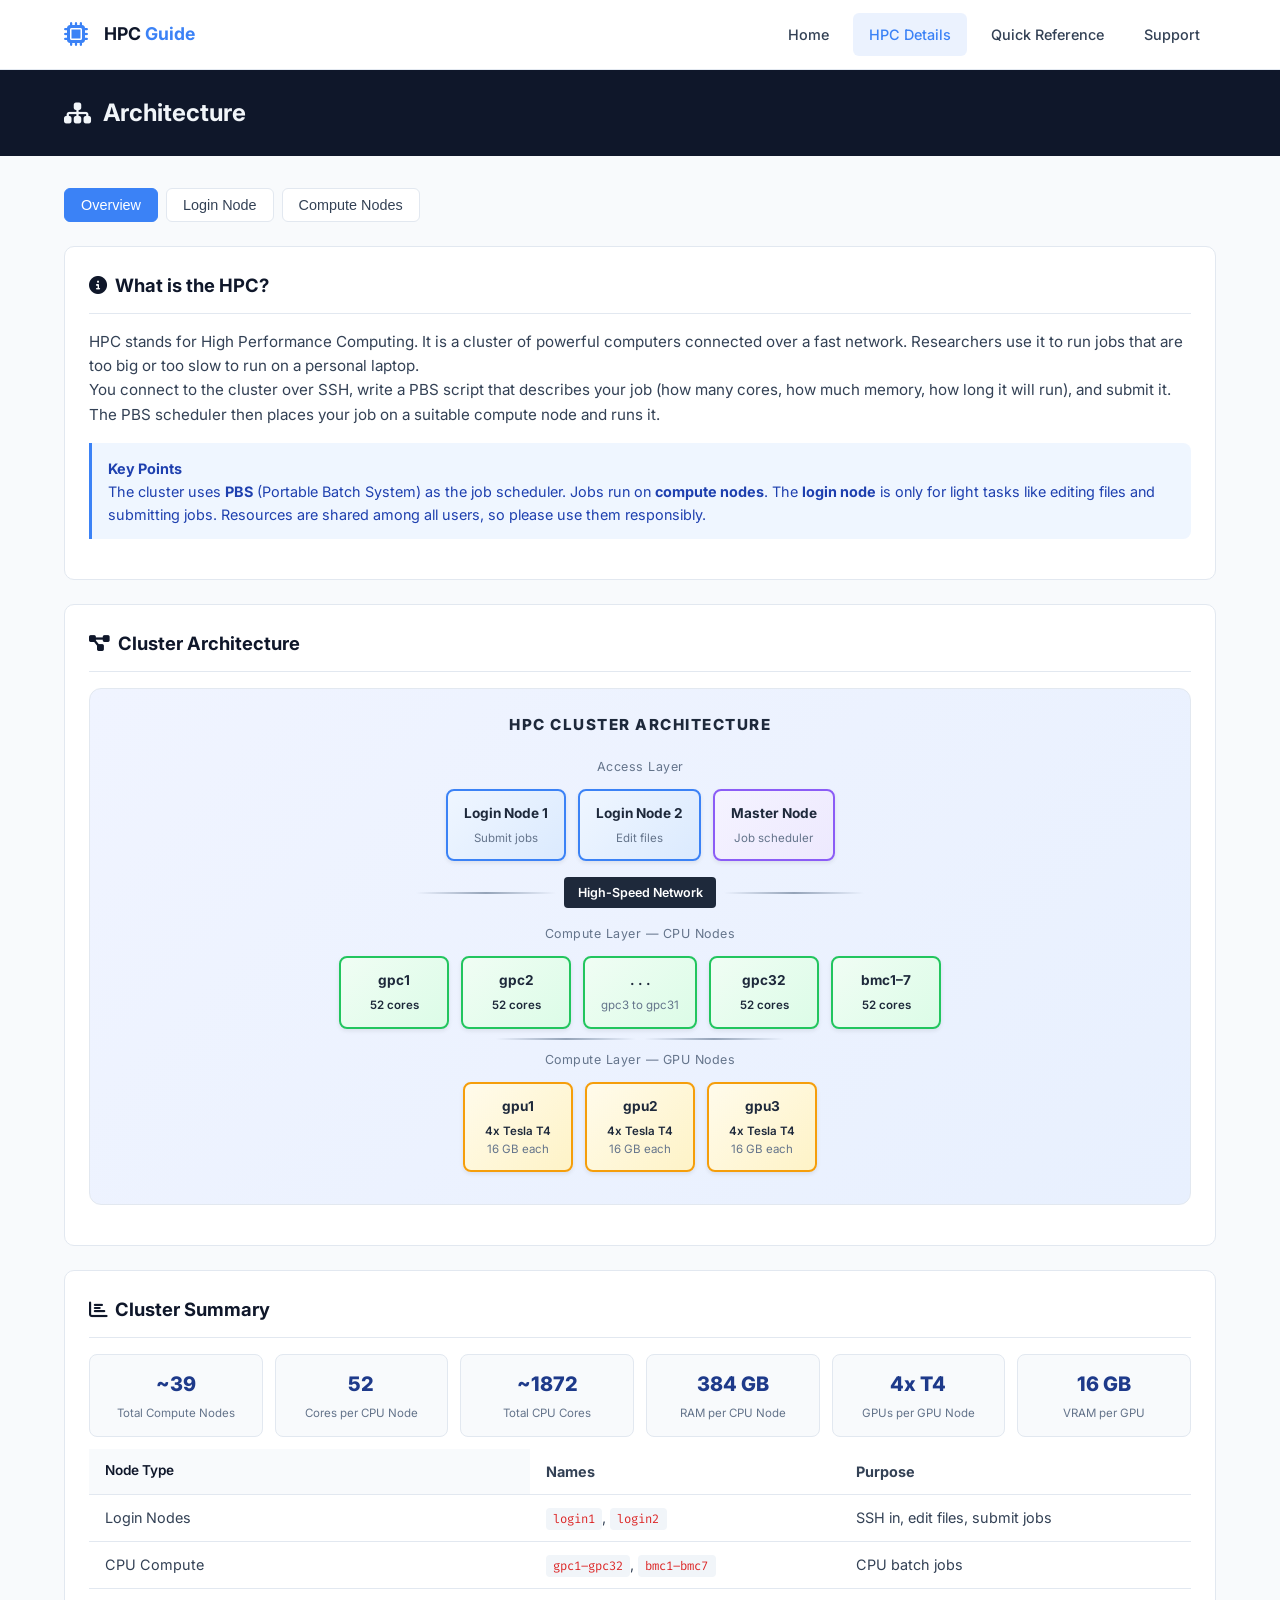
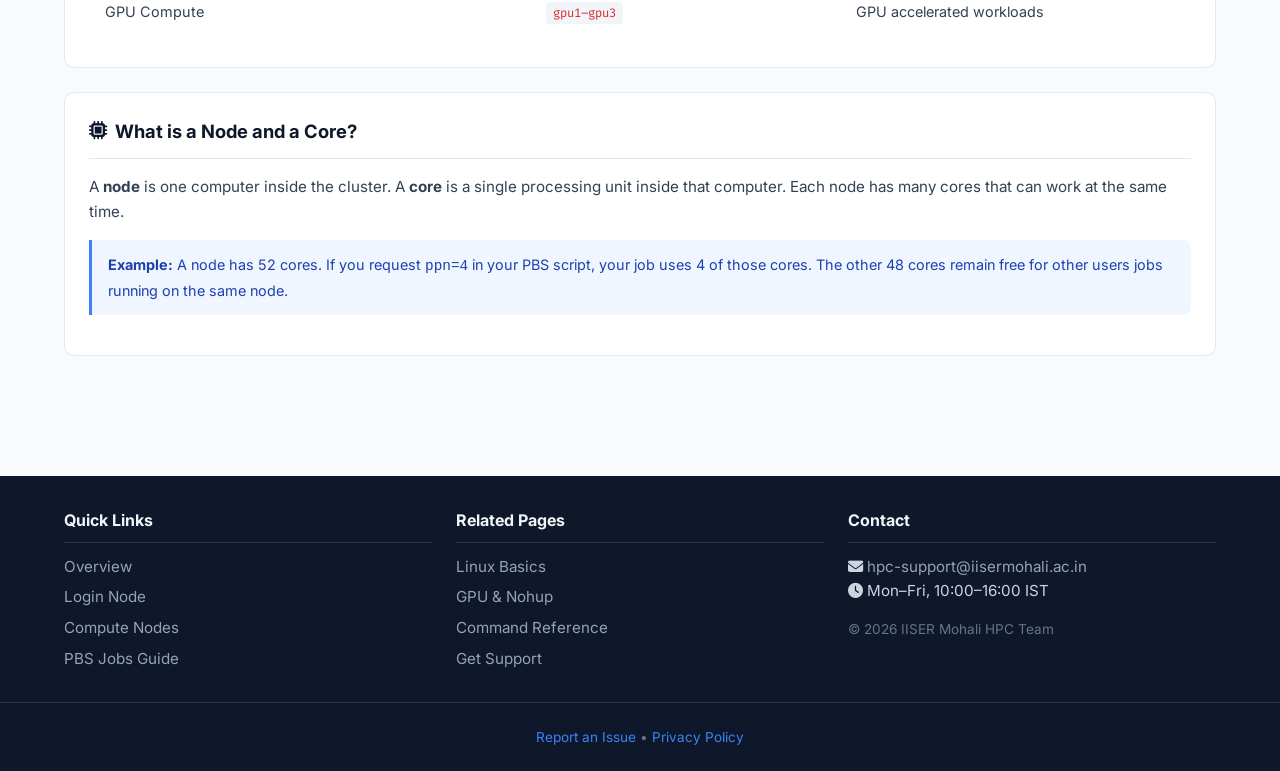
==== architecture.html @ b6f2b7d2 "Add files via upload" ====
<!DOCTYPE html>
<html lang="en">
<head>
  <meta charset="UTF-8" />
  <meta name="viewport" content="width=device-width, initial-scale=1.0"/>
  <title>Architecture | IISER Mohali HPC</title>
  
  <!-- Fonts & Icons -->
  <link rel="preconnect" href="https://fonts.googleapis.com"/>
  <link href="https://fonts.googleapis.com/css2?family=Inter:wght@400;500;600;700&family=Fira+Code&display=swap" rel="stylesheet"/>
  <link rel="stylesheet" href="https://cdnjs.cloudflare.com/ajax/libs/font-awesome/6.5.0/css/all.min.css"/>
  
  <!-- Main Styles -->
  <link rel="stylesheet" href="style.css"/>
  
  <!-- Page-Specific Styles (Cluster Diagram) -->
  <style>
    .cluster-diagram {
      background: linear-gradient(135deg, #f0f4ff 0%, #e8f0fe 100%);
      border: 1px solid #e2e8f0;
      border-radius: 12px;
      padding: 1.5rem;
      margin: 1rem 0;
    }
    .diagram-title {
      text-align: center;
      font-weight: 800;
      font-size: 0.95rem;
      color: #1e293b;
      letter-spacing: 1.5px;
      margin-bottom: 1.25rem;
    }
    .diagram-section { margin-bottom: 0.5rem; }
    .section-label {
      text-align: center;
      font-size: 0.78rem;
      color: #64748b;
      margin-bottom: 0.75rem;
      letter-spacing: 0.5px;
    }
    .node-group {
      display: flex;
      flex-wrap: wrap;
      justify-content: center;
      gap: 0.75rem;
    }
    .node-box {
      background: white;
      border: 2px solid #cbd5e0;
      border-radius: 8px;
      padding: 0.75rem 1rem;
      min-width: 110px;
      text-align: center;
      box-shadow: 0 2px 4px rgba(0,0,0,0.08);
    }
    .login-node   { border-color: #3b82f6; background: linear-gradient(135deg, #eff6ff, #dbeafe); }
    .master-node  { border-color: #8b5cf6; background: linear-gradient(135deg, #f5f3ff, #ede9fe); }
    .compute-node { border-color: #22c55e; background: linear-gradient(135deg, #f0fdf4, #dcfce7); }
    .gpu-node     { border-color: #f59e0b; background: linear-gradient(135deg, #fffbeb, #fef3c7); }
    .node-title { font-weight: 700; color: #1e293b; font-size: 0.85rem; margin-bottom: 0.25rem; }
    .node-desc  { font-size: 0.72rem; color: #64748b; }
    .node-cores { font-size: 0.72rem; color: #1e293b; font-weight: 600; }
    .network-connector {
      display: flex;
      align-items: center;
      justify-content: center;
      margin: 1rem 0;
      gap: 0.5rem;
    }
    .connector-line {
      flex: 1;
      height: 2px;
      background: linear-gradient(to right, transparent, #94a3b8, transparent);
      max-width: 140px;
    }
    .network-label {
      background: #1e293b;
      color: white;
      padding: 0.35rem 0.85rem;
      border-radius: 4px;
      font-size: 0.78rem;
      font-weight: 600;
      white-space: nowrap;
    }
    .summary-grid {
      display: grid;
      grid-template-columns: repeat(auto-fit, minmax(140px, 1fr));
      gap: 0.75rem;
      margin: 0.75rem 0;
    }
    .summary-stat {
      background: #f8fafc;
      border: 1px solid #e2e8f0;
      border-radius: 8px;
      padding: 0.85rem;
      text-align: center;
    }
    .summary-stat .stat-value {
      font-size: 1.25rem;
      font-weight: 800;
      color: #1e3a8a;
      display: block;
    }
    .summary-stat .stat-label {
      font-size: 0.72rem;
      color: #64748b;
      margin-top: 0.2rem;
    }
    /* Terminal block */
    .terminal {
      background: #0f172a;
      border-radius: 8px;
      overflow: hidden;
      margin: 0.75rem 0;
      font-size: 0.78rem;
    }
    .terminal-bar {
      background: #1e293b;
      padding: 0.4rem 0.75rem;
      display: flex;
      align-items: center;
      gap: 0.4rem;
    }
    .terminal-bar span {
      width: 10px; height: 10px;
      border-radius: 50%;
      display: inline-block;
    }
    .t-red    { background: #ef4444; }
    .t-yellow { background: #eab308; }
    .t-green  { background: #22c55e; }
    .t-title  { color: #64748b; font-size: 0.72rem; margin-left: 0.4rem; }
    .terminal-body {
      padding: 0.85rem 1rem;
      color: #94a3b8;
      font-family: 'Fira Code', monospace;
      line-height: 1.7;
      overflow-x: auto;
      white-space: pre;
    }
    .t-cmd     { color: #38bdf8; }
    .t-hi      { color: #f87171; font-weight: 600; }
    .t-warn    { color: #fbbf24; }
    .t-ok      { color: #86efac; }
    .t-dim     { color: #475569; }
    
    /* Sub-nav tabs for architecture sections */
    .arch-subnav {
      display: flex;
      gap: 0.5rem;
      margin: 1rem 0 1.5rem;
      flex-wrap: wrap;
    }
    .arch-tab {
      padding: 0.5rem 1rem;
      background: var(--card-bg);
      border: 1px solid var(--border);
      border-radius: 6px;
      font-size: 0.9rem;
      color: var(--text);
      cursor: pointer;
      transition: var(--transition);
    }
    .arch-tab:hover, .arch-tab.active {
      background: var(--accent);
      color: white;
      border-color: var(--accent);
    }
    .arch-section { display: none; }
    .arch-section.active { display: block; animation: fadeIn 0.2s ease; }
    @keyframes fadeIn { from { opacity: 0; transform: translateY(4px); } to { opacity: 1; transform: translateY(0); } }
  </style>
</head>
<body>

<!-- ===== Header ===== -->
<header class="header">
  <div class="header-container">
    <div class="logo-area">
      <i class="fa-solid fa-microchip" style="font-size:1.5rem;color:var(--accent)"></i>
      <div class="site-title">HPC <span>Guide</span></div>
    </div>
    
    <!-- Desktop Nav -->
    <nav class="main-nav">
      <a href="index.html" class="nav-item">Home</a>
      
      <div class="nav-item parent active">
        HPC Details
        <div class="dropdown">
          <a href="architecture.html" class="active">Architecture</a>
          <a href="linux.html">Linux Basics</a>
          <a href="pbs.html">PBS Jobs</a>
          <a href="gpu.html">GPU & Nohup</a>
        </div>
      </div>
      
      <a href="index.html#reference" class="nav-item">Quick Reference</a>
      <a href="index.html#support" class="nav-item">Support</a>
    </nav>
    
    <!-- Mobile Toggle -->
    <button class="menu-toggle" id="menuToggle">
      <i class="fa-solid fa-bars"></i>
    </button>
  </div>
</header>

<!-- ===== Mobile Offcanvas Menu ===== -->
<aside class="offcanvas" id="offcanvasMenu">
  <div class="offcanvas-header">
    <div class="site-title">HPC <span>Guide</span></div>
    <button class="offcanvas-close" id="offcanvasClose">
      <i class="fa-solid fa-xmark"></i>
    </button>
  </div>
  <nav class="offcanvas-nav">
    <a href="index.html">Home</a>
    
    <a href="#" class="offcanvas-parent active">HPC Details <i class="fa-solid fa-chevron-down" style="float:right;font-size:0.8rem"></i></a>
    <div class="offcanvas-sub" style="display:block">
      <a href="architecture.html" class="active">Architecture</a>
      <a href="linux.html">Linux Basics</a>
      <a href="pbs.html">PBS Jobs</a>
      <a href="gpu.html">GPU & Nohup</a>
    </div>
    
    <a href="index.html#reference">Quick Reference</a>
    <a href="index.html#support">Support</a>
    <a href="https://www.iisermohali.ac.in" target="_blank">IISER Mohali</a>
  </nav>
</aside>

<!-- ===== Page Header Bar ===== -->
<div class="page-header-bar">
  <div class="page-header-container">
    <h1><i class="fa-solid fa-sitemap"></i> Architecture</h1>
  </div>
</div>

<!-- ===== Main Content ===== -->
<div class="content-container">

  <!-- Sub-navigation Tabs -->
  <div class="arch-subnav">
    <button class="arch-tab active" onclick="showArchSection('overview', this)">Overview</button>
    <button class="arch-tab" onclick="showArchSection('login', this)">Login Node</button>
    <button class="arch-tab" onclick="showArchSection('compute', this)">Compute Nodes</button>
  </div>

  <!-- ══ OVERVIEW ══ -->
  <section class="arch-section active" id="overview">
    
    <div class="section-card">
      <h2><i class="fa-solid fa-circle-info"></i> What is the HPC?</h2>
      <p>HPC stands for High Performance Computing. It is a cluster of powerful computers connected over a fast network. Researchers use it to run jobs that are too big or too slow to run on a personal laptop.</p>
      <p>You connect to the cluster over SSH, write a PBS script that describes your job (how many cores, how much memory, how long it will run), and submit it. The PBS scheduler then places your job on a suitable compute node and runs it.</p>
      <div class="callout info">
        <strong>Key Points</strong><br>
        The cluster uses <strong>PBS</strong> (Portable Batch System) as the job scheduler. Jobs run on <strong>compute nodes</strong>. The <strong>login node</strong> is only for light tasks like editing files and submitting jobs. Resources are shared among all users, so please use them responsibly.
      </div>
    </div>

    <div class="section-card">
      <h2><i class="fa-solid fa-diagram-project"></i> Cluster Architecture</h2>

      <div class="cluster-diagram">
        <div class="diagram-title">HPC CLUSTER ARCHITECTURE</div>

        <div class="diagram-section">
          <div class="section-label">Access Layer</div>
          <div class="node-group">
            <div class="node-box login-node">
              <div class="node-title">Login Node 1</div>
              <div class="node-desc">Submit jobs</div>
            </div>
            <div class="node-box login-node">
              <div class="node-title">Login Node 2</div>
              <div class="node-desc">Edit files</div>
            </div>
            <div class="node-box master-node">
              <div class="node-title">Master Node</div>
              <div class="node-desc">Job scheduler</div>
            </div>
          </div>
        </div>

        <div class="network-connector">
          <div class="connector-line"></div>
          <div class="network-label">High-Speed Network</div>
          <div class="connector-line"></div>
        </div>

        <div class="diagram-section">
          <div class="section-label">Compute Layer — CPU Nodes</div>
          <div class="node-group">
            <div class="node-box compute-node">
              <div class="node-title">gpc1</div>
              <div class="node-cores">52 cores</div>
            </div>
            <div class="node-box compute-node">
              <div class="node-title">gpc2</div>
              <div class="node-cores">52 cores</div>
            </div>
            <div class="node-box compute-node">
              <div class="node-title">. . .</div>
              <div class="node-desc">gpc3 to gpc31</div>
            </div>
            <div class="node-box compute-node">
              <div class="node-title">gpc32</div>
              <div class="node-cores">52 cores</div>
            </div>
            <div class="node-box compute-node">
              <div class="node-title">bmc1–7</div>
              <div class="node-cores">52 cores</div>
            </div>
          </div>
        </div>

        <div class="network-connector" style="margin:0.6rem 0;">
          <div class="connector-line"></div>
          <div class="connector-line"></div>
        </div>

        <div class="diagram-section">
          <div class="section-label">Compute Layer — GPU Nodes</div>
          <div class="node-group">
            <div class="node-box gpu-node">
              <div class="node-title">gpu1</div>
              <div class="node-cores">4x Tesla T4</div>
              <div class="node-desc">16 GB each</div>
            </div>
            <div class="node-box gpu-node">
              <div class="node-title">gpu2</div>
              <div class="node-cores">4x Tesla T4</div>
              <div class="node-desc">16 GB each</div>
            </div>
            <div class="node-box gpu-node">
              <div class="node-title">gpu3</div>
              <div class="node-cores">4x Tesla T4</div>
              <div class="node-desc">16 GB each</div>
            </div>
          </div>
        </div>
      </div>
    </div>

    <div class="section-card">
      <h2><i class="fa-solid fa-chart-bar"></i> Cluster Summary</h2>
      <div class="summary-grid">
        <div class="summary-stat">
          <span class="stat-value">~39</span>
          <div class="stat-label">Total Compute Nodes</div>
        </div>
        <div class="summary-stat">
          <span class="stat-value">52</span>
          <div class="stat-label">Cores per CPU Node</div>
        </div>
        <div class="summary-stat">
          <span class="stat-value">~1872</span>
          <div class="stat-label">Total CPU Cores</div>
        </div>
        <div class="summary-stat">
          <span class="stat-value">384 GB</span>
          <div class="stat-label">RAM per CPU Node</div>
        </div>
        <div class="summary-stat">
          <span class="stat-value">4x T4</span>
          <div class="stat-label">GPUs per GPU Node</div>
        </div>
        <div class="summary-stat">
          <span class="stat-value">16 GB</span>
          <div class="stat-label">VRAM per GPU</div>
        </div>
      </div>

      <table class="data-table">
        <tbody>
          <tr><th>Node Type</th><td><strong>Names</strong></td><td><strong>Purpose</strong></td></tr>
          <tr>
            <td>Login Nodes</td>
            <td><code>login1</code>, <code>login2</code></td>
            <td>SSH in, edit files, submit jobs</td>
          </tr>
          <tr>
            <td>CPU Compute</td>
            <td><code>gpc1–gpc32</code>, <code>bmc1–bmc7</code></td>
            <td>CPU batch jobs</td>
          </tr>
          <tr>
            <td>GPU Compute</td>
            <td><code>gpu1–gpu3</code></td>
            <td>GPU accelerated workloads</td>
          </tr>
        </tbody>
      </table>
    </div>

    <div class="section-card">
      <h2><i class="fa-solid fa-microchip"></i> What is a Node and a Core?</h2>
      <p>A <strong>node</strong> is one computer inside the cluster. A <strong>core</strong> is a single processing unit inside that computer. Each node has many cores that can work at the same time.</p>
      <div class="callout info">
        <strong>Example:</strong> A node has 52 cores. If you request <code>ppn=4</code> in your PBS script, your job uses 4 of those cores. The other 48 cores remain free for other users jobs running on the same node.
      </div>
    </div>

  </section>

  <!-- ══ LOGIN NODE ══ -->
  <section class="arch-section" id="login">
    
    <div class="section-card">
      <h2><i class="fa-solid fa-circle-info"></i> What is the Login Node?</h2>
      <p>When you SSH into the cluster, you land on the login node. It is a regular computer shared by everyone who is logged in at that moment. It is strictly meant for light tasks only.</p>
      <p>The login node is not meant for running actual computations. For that, you use the PBS scheduler to submit your job to a compute node. You will learn more about this in the PBS section.</p>

      <table class="data-table">
        <tbody>
          <tr><th>✅ Allowed on Login Node</th><th>❌ Not Allowed on Login Node</th></tr>
          <tr><td>Editing scripts with <code>nano</code> or <code>vim</code></td><td>Running Python training scripts</td></tr>
          <tr><td>Submitting jobs with <code>qsub</code></td><td>Running simulations directly</td></tr>
          <tr><td>Checking jobs with <code>qstat</code></td><td>Compiling large codebases</td></tr>
          <tr><td>Creating folders and small files</td><td>Processing large datasets</td></tr>
          <tr><td>Transferring files with <code>scp</code></td><td>Running any heavy program</td></tr>
        </tbody>
      </table>

      <div class="callout warn">
        <strong>Important:</strong> The login node is shared by all users. If someone runs a heavy job on it, the whole system slows down for everyone. In bad cases it can cause the login node to crash and no one will be able to connect to the cluster until the admin fixes it. Always use the scheduler for any real computation.
      </div>
    </div>

    <div class="section-card">
      <h2><i class="fa-solid fa-terminal"></i> Checking Login Node Load with <code>top</code></h2>
      <p>You can run <code>top</code> on the login node to see the current CPU and memory usage. If the load is very high, it means someone is running something heavy on the login node and you should inform the admin.</p>

      <div class="terminal">
        <div class="terminal-bar">
          <span class="t-red"></span>
          <span class="t-yellow"></span>
          <span class="t-green"></span>
          <span class="t-title">login1 — top</span>
        </div>
        <div class="terminal-body"><span class="t-cmd">(base) [rk21045@login1 ~]$ top</span>
<span class="t-warn">top - 01:29:18 up 4 days,  7:26,  9 users,  load average: 168.21, 171.62, 171.92</span>
Tasks: 591 total,   5 running, 581 sleeping,   5 stopped,   0 zombie
<span class="t-hi">%Cpu(s): 99.7 us,  0.3 sy,  0.0 ni,  0.0 id,  0.0 wa,  0.0 hi,  0.0 si,  0.0 st</span>
KiB Mem : 39487868+total, <span class="t-hi">10684056 free</span>, 55634912 used, 32855971+buff/cache
KiB Swap: 67108860 total, 67108860 free,        0 used. 33805238+avail Mem

   PID USER      PR  NI    VIRT    RES    SHR S  <span class="t-warn">%CPU</span>  %MEM     TIME+  COMMAND
 61813 <span class="t-hi">ab19032</span>   20   0  105.7g  16.5g   6112 R  <span class="t-hi">1693</span>   4.4  62936:45 l914.exe
 40196 <span class="t-hi">ph17086</span>   20   0  104.2g   1.4g   5704 R  <span class="t-hi">1209</span>   0.4  71422:49 l508.exe
 60007 <span class="t-hi">ph18011</span>   20   0  104.2g  11.8g   6104 R  <span class="t-hi">1167</span>   3.1  62691:54 l914.exe
 43326 <span class="t-hi">ms21099</span>   20   0  104.2g  11.5g   5976 R  <span class="t-hi">1135</span>   3.1  65828:04 l914.exe
  2490 nobody    20   0  176864   1872   1256 S    0.3   0.0   1:52.56 gmond
 61885 <span class="t-ok">rk21045</span>   20   0  173236   2924   1700 R    0.3   0.0   0:00.08 top
146608 ph25042   20   0  185300   2936   1052 S    0.3   0.0   0:10.02 sshd
     1 root      20   0  191684   4764   2636 S    0.0   0.0   0:17.08 systemd
<span class="t-dim">     2 root      20   0       0      0      0 S    0.0   0.0   0:00.51 kthreadd</span>
<span class="t-dim">     4 root       0 -20       0      0      0 S    0.0   0.0   0:00.00 kworker</span></div>
      </div>

      <p>In the output above, the <strong>load average is 168</strong> and <strong>CPU usage is 99.7%</strong>. This is very high. You can also see that four users are running jobs directly on the login node with CPU usage above 1000% each. This is wrong and will slow down the entire system.</p>

      <div class="callout warn">
        <strong>What to look for in <code>top</code>:</strong><br><br>

        <strong>%MEM (MOST IMPORTANT)</strong><br>
        High memory usage is the biggest danger on the login node.<br>
        If any process is using large memory (e.g. &gt;1–2% or multiple GBs), it can crash the node for everyone.<br><br>

        <strong>Free memory</strong> (KiB Mem free)<br>
        If this becomes very low, the system may start swapping or freeze.<br><br>

        <strong>%CPU per process</strong><br>
        Should be very low on login nodes. High values (100+) indicate misuse, but CPU overload mainly slows the system.<br><br>

        <strong>Load average</strong><br>
        Should be less than total cores. High load means heavy usage, but is less dangerous than memory exhaustion.<br><br>

        <strong>Important:</strong><br>
        CPU abuse makes the system slow.<br>
        Memory abuse can crash the entire login node.<br><br>

        If you see high memory usage, report it to the system admin immediately.
      </div>
    </div>

  </section>

  <!-- ══ COMPUTE NODES ══ -->
  <section class="arch-section" id="compute">
    
    <div class="section-card">
      <h2><i class="fa-solid fa-circle-info"></i> What are Compute Nodes?</h2>
      <p>Compute nodes are dedicated machines reserved for running jobs. Each node has its own CPUs, large RAM, and in the case of GPU nodes, graphics cards. You do not SSH into them directly. The PBS scheduler sends your job there automatically after you submit it from the login node.</p>
      <p>You can choose which queue to submit your job to depending on how long your job will run and how many cores it needs. Each queue has different limits.</p>
    </div>

    <div class="section-card">
      <h2><i class="fa-solid fa-table-list"></i> Available Queues</h2>
      <table class="data-table">
        <tbody>
          <tr><th>Queue</th><th>Max Walltime</th><th>Max Cores per User</th><th>Use For</th></tr>
          <tr>
            <td><code>default</code></td>
            <td>8 hours</td>
            <td>200 cores</td>
            <td>Quick jobs, testing, short calculations</td>
          </tr>
          <tr>
            <td><code>short</code></td>
            <td>72 hours (3 days)</td>
            <td>100 cores</td>
            <td>Medium length production jobs</td>
          </tr>
          <tr>
            <td><code>long</code></td>
            <td>1080 hours (45 days)</td>
            <td>100 cores</td>
            <td>Long running simulations</td>
          </tr>
          <tr>
            <td><code>infinity</code></td>
            <td>4380 hours (about 6 months)</td>
            <td>50 cores</td>
            <td>Very long calculations, use sparingly</td>
          </tr>
        </tbody>
      </table>
      <div class="callout tip">
        <strong>Tip:</strong> Start with the <code>default</code> queue when testing your script. Only move to <code>long</code> or <code>infinity</code> once you are sure the job runs correctly. Submitting a broken job to a long queue wastes your allocation and blocks resources for others.
      </div>
    </div>

  </section>

</div>

<!-- ===== Footer ===== -->
<footer class="footer-bar">
  <div class="footer-container">
    <div class="footer-card">
      <h3>Quick Links</h3>
      <ul>
        <li><a href="#overview">Overview</a></li>
        <li><a href="#login">Login Node</a></li>
        <li><a href="#compute">Compute Nodes</a></li>
        <li><a href="pbs.html">PBS Jobs Guide</a></li>
      </ul>
    </div>
    <div class="footer-card">
      <h3>Related Pages</h3>
      <ul>
        <li><a href="linux.html">Linux Basics</a></li>
        <li><a href="gpu.html">GPU & Nohup</a></li>
        <li><a href="index.html#reference">Command Reference</a></li>
        <li><a href="index.html#support">Get Support</a></li>
      </ul>
    </div>
    <div class="footer-card">
      <h3>Contact</h3>
      <p>
        <i class="fa-solid fa-envelope"></i> <a href="mailto:hpc-support@iisermohali.ac.in">hpc-support@iisermohali.ac.in</a><br>
        <i class="fa-solid fa-clock"></i> Mon–Fri, 10:00–16:00 IST
      </p>
      <p style="margin-top:1rem; font-size:0.85rem; color:#64748b">
        © 2026 IISER Mohali HPC Team
      </p>
    </div>
  </div>
  <div class="footer-bottom">
    <a href="#">Report an Issue</a> • <a href="#">Privacy Policy</a>
  </div>
</footer>

<!-- ===== Scripts ===== -->
<script>
  // Architecture section tabs
  function showArchSection(id, btn) {
    document.querySelectorAll('.arch-section').forEach(s => s.classList.remove('active'));
    document.querySelectorAll('.arch-tab').forEach(t => t.classList.remove('active'));
    document.getElementById(id).classList.add('active');
    btn.classList.add('active');
    window.scrollTo({ top: document.querySelector('.content-container').offsetTop - 20, behavior: 'smooth' });
  }

  // Mobile menu toggle
  const menuToggle = document.getElementById('menuToggle');
  const offcanvas = document.getElementById('offcanvasMenu');
  const offcanvasClose = document.getElementById('offcanvasClose');
  
  menuToggle?.addEventListener('click', (e) => { e.stopPropagation(); offcanvas.classList.add('open'); });
  offcanvasClose?.addEventListener('click', () => offcanvas.classList.remove('open'));
  
  // Close offcanvas when clicking outside
  document.addEventListener('click', (e) => {
    if (window.innerWidth <= 900 && 
        !offcanvas.contains(e.target) && 
        !menuToggle.contains(e.target)) {
      offcanvas.classList.remove('open');
    }
  });
  
  // Mobile dropdown toggle
  document.querySelectorAll('.offcanvas-parent').forEach(item => {
    item.addEventListener('click', (e) => {
      e.preventDefault();
      item.classList.toggle('active');
      const sub = item.nextElementSibling;
      if (sub?.classList.contains('offcanvas-sub')) {
        sub.style.display = sub.style.display === 'block' ? 'none' : 'block';
      }
    });
  });
</script>

</body>
</html>
---- style.css ----
/* ===== CSS Variables ===== */
:root {
  --primary: #0f172a;
  --primary-light: #1e293b;
  --accent: #3b82f6;
  --accent-hover: #2563eb;
  --bg: #f8fafc;
  --card-bg: #ffffff;
  --text: #334155;
  --text-muted: #64748b;
  --border: #e2e8f0;
  --shadow: 0 2px 8px rgba(0,0,0,0.06);
  --shadow-hover: 0 8px 25px rgba(0,0,0,0.12);
  --radius: 10px;
  --transition: all 0.2s ease;
  --nav-height: 70px;
  --container-max: 1200px;
}

/* ===== Reset & Base ===== */
*, *::before, *::after { box-sizing: border-box; margin: 0; padding: 0; }
html { scroll-behavior: smooth; }

body {
  font-family: 'Inter', system-ui, -apple-system, sans-serif;
  background: var(--bg);
  color: var(--text);
  line-height: 1.6;
  font-size: 0.95rem;
}

a { color: var(--accent); text-decoration: none; transition: var(--transition); }
a:hover { color: var(--accent-hover); }
img { max-width: 100%; height: auto; }

/* ===== Header ===== */
.header {
  background: var(--card-bg);
  border-bottom: 1px solid var(--border);
  position: sticky;
  top: 0;
  z-index: 1000;
  height: var(--nav-height);
}

.header-container {
  max-width: var(--container-max);
  margin: 0 auto;
  padding: 0 1.5rem;
  height: 100%;
  display: flex;
  align-items: center;
  justify-content: space-between;
}

.logo-area {
  display: flex;
  align-items: center;
  gap: 1rem;
}
.logo-area img { height: 40px; }
.site-title {
  font-size: 1.1rem;
  font-weight: 700;
  color: var(--primary);
}
.site-title span { color: var(--accent); }

/* ===== Desktop Nav ===== */
.main-nav { display: flex; align-items: center; gap: 0.5rem; }
.nav-item {
  padding: 0.6rem 1rem;
  border-radius: 6px;
  font-weight: 500;
  font-size: 0.9rem;
  color: var(--text);
  position: relative;
}
.nav-item:hover, .nav-item.active {
  background: rgba(59,130,246,0.1);
  color: var(--accent);
}

/* Dropdown */
.nav-item.parent { cursor: pointer; }
.dropdown {
  position: absolute;
  top: 100%;
  left: 0;
  background: var(--card-bg);
  border: 1px solid var(--border);
  border-radius: 8px;
  box-shadow: var(--shadow-hover);
  min-width: 200px;
  padding: 0.5rem 0;
  opacity: 0;
  visibility: hidden;
  transform: translateY(8px);
  transition: var(--transition);
  z-index: 100;
}
.nav-item.parent:hover .dropdown {
  opacity: 1;
  visibility: visible;
  transform: translateY(0);
}
.dropdown a {
  display: block;
  padding: 0.5rem 1.25rem;
  font-size: 0.9rem;
  color: var(--text);
}
.dropdown a:hover {
  background: rgba(59,130,246,0.08);
  color: var(--accent);
  padding-left: 1.5rem;
}

/* ===== Mobile Menu Toggle ===== */
.menu-toggle {
  display: none;
  background: none;
  border: none;
  font-size: 1.3rem;
  color: var(--primary);
  cursor: pointer;
  padding: 0.5rem;
}

/* ===== Mobile Offcanvas Menu ===== */
.offcanvas {
  position: fixed;
  top: 0;
  left: -100%;
  width: 280px;
  height: 100vh;
  background: var(--primary);
  color: #f1f5f9;
  z-index: 2000;
  transition: left 0.3s ease;
  padding: 1.5rem;
  overflow-y: auto;
}
.offcanvas.open { left: 0; }
.offcanvas-header {
  display: flex;
  justify-content: space-between;
  align-items: center;
  padding-bottom: 1rem;
  border-bottom: 1px solid rgba(255,255,255,0.1);
  margin-bottom: 1rem;
}
.offcanvas-close {
  background: none;
  border: none;
  color: #f1f5f9;
  font-size: 1.2rem;
  cursor: pointer;
}
.offcanvas-nav a {
  display: block;
  padding: 0.75rem 0;
  color: #cbd5e1;
  border-bottom: 1px solid rgba(255,255,255,0.08);
  font-size: 0.95rem;
}
.offcanvas-nav a:hover { color: #fff; padding-left: 0.5rem; }
.offcanvas-sub {
  padding-left: 1rem;
  margin: 0.5rem 0;
  display: none;
}
.offcanvas-parent.active + .offcanvas-sub { display: block; }
.offcanvas-sub a {
  font-size: 0.9rem;
  padding: 0.4rem 0;
  border: none;
  color: #94a3b8;
}

/* ===== Page Header Bar ===== */
.page-header-bar {
  background: var(--primary);
  color: #f1f5f9;
  padding: 1.5rem 0;
  margin-bottom: 2rem;
}
.page-header-container {
  max-width: var(--container-max);
  margin: 0 auto;
  padding: 0 1.5rem;
}
.page-header-bar h1 {
  font-size: 1.5rem;
  display: flex;
  align-items: center;
  gap: 0.75rem;
}

/* ===== Content Container ===== */
.content-container {
  max-width: var(--container-max);
  margin: 0 auto;
  padding: 0 1.5rem 3rem;
}

/* ===== Quick Start Banner ===== */
.quickstart-banner {
  background: linear-gradient(135deg, var(--primary) 0%, var(--primary-light) 100%);
  color: #f1f5f9;
  border-radius: var(--radius);
  padding: 1.5rem;
  margin-bottom: 2rem;
  display: grid;
  grid-template-columns: repeat(auto-fit, minmax(220px, 1fr));
  gap: 1rem;
  align-items: center;
}
.quickstart-banner h3 {
  display: flex; align-items: center; gap: 0.5rem;
  font-size: 1.05rem; margin-bottom: 0.5rem;
}
.qs-step { font-size: 0.9rem; opacity: 0.95; margin: 0.25rem 0; }
.qs-step code {
  background: rgba(255,255,255,0.15);
  padding: 0.2rem 0.5rem;
  border-radius: 4px;
  font-family: 'Fira Code', monospace;
  font-size: 0.85rem;
}

/* ===== Card Grid ===== */
.card-grid {
  display: grid;
  grid-template-columns: repeat(auto-fit, minmax(240px, 1fr));
  gap: 1.25rem;
  margin-bottom: 2.5rem;
}
.card {
  background: var(--card-bg);
  border-radius: var(--radius);
  padding: 1.5rem;
  border: 1px solid var(--border);
  box-shadow: var(--shadow);
  transition: var(--transition);
  display: flex;
  flex-direction: column;
  gap: 0.75rem;
}
.card:hover {
  transform: translateY(-4px);
  box-shadow: var(--shadow-hover);
  border-color: var(--accent);
}
.card i {
  font-size: 1.4rem;
  color: var(--accent);
}
.card h3 {
  font-size: 1.05rem;
  color: var(--primary);
  font-weight: 600;
}
.card p {
  font-size: 0.9rem;
  color: var(--text-muted);
  line-height: 1.5;
}

/* ===== Section Cards (Tables, Reference) ===== */
.section-card {
  background: var(--card-bg);
  border-radius: var(--radius);
  padding: 1.5rem;
  border: 1px solid var(--border);
  margin-bottom: 1.5rem;
}
.section-card h2 {
  font-size: 1.15rem;
  color: var(--primary);
  margin-bottom: 1rem;
  padding-bottom: 0.75rem;
  border-bottom: 1px solid var(--border);
  display: flex;
  align-items: center;
  gap: 0.5rem;
}

/* ===== Tables ===== */
.data-table {
  width: 100%;
  border-collapse: collapse;
  font-size: 0.9rem;
  margin: 0.5rem 0;
}
.data-table th, .data-table td {
  padding: 0.7rem 1rem;
  text-align: left;
  border-bottom: 1px solid var(--border);
}
.data-table th {
  background: #f8fafc;
  color: var(--primary);
  font-weight: 600;
  font-size: 0.85rem;
  width: 40%;
}
.data-table tr:last-child td { border-bottom: none; }
.data-table code {
  background: #f1f5f9;
  padding: 0.2rem 0.45rem;
  border-radius: 4px;
  font-family: 'Fira Code', monospace;
  font-size: 0.85em;
  color: #dc2626;
}

/* ===== Callouts ===== */
.callout {
  padding: 0.85rem 1rem;
  border-radius: 0 8px 8px 0;
  border-left: 3px solid;
  font-size: 0.9rem;
  margin: 1rem 0;
}
.callout.tip { background: #f0fdf4; border-color: #22c55e; color: #166534; }
.callout.warn { background: #fff1f2; border-color: #ef4444; color: #991b1b; }
.callout.info { background: #eff6ff; border-color: var(--accent); color: #1e40af; }

/* ===== Support Grid ===== */
.support-grid {
  display: grid;
  grid-template-columns: repeat(auto-fit, minmax(180px, 1fr));
  gap: 1rem;
}
.support-item {
  display: flex;
  align-items: flex-start;
  gap: 0.75rem;
}
.support-item i {
  color: var(--accent);
  font-size: 1.1rem;
  margin-top: 3px;
}

/* ===== Footer ===== */
.footer-bar {
  background: var(--primary);
  color: #cbd5e1;
  padding: 2rem 0 1.5rem;
  margin-top: 3rem;
}
.footer-container {
  max-width: var(--container-max);
  margin: 0 auto;
  padding: 0 1.5rem;
  display: grid;
  grid-template-columns: repeat(auto-fit, minmax(200px, 1fr));
  gap: 1.5rem;
}
.footer-card h3 {
  color: #f1f5f9;
  font-size: 1rem;
  margin-bottom: 0.75rem;
  padding-bottom: 0.5rem;
  border-bottom: 1px solid rgba(255,255,255,0.1);
}
.footer-card ul { list-style: none; }
.footer-card li { margin: 0.4rem 0; }
.footer-card a { color: #94a3b8; }
.footer-card a:hover { color: #fff; }
.footer-bottom {
  text-align: center;
  padding-top: 1.5rem;
  margin-top: 1.5rem;
  border-top: 1px solid rgba(255,255,255,0.1);
  font-size: 0.85rem;
  color: #64748b;
}

/* ===== Dividers ===== */
.divider { height: 1px; background: var(--border); margin: 2rem 0; }

/* ===== Responsive ===== */
@media (max-width: 900px) {
  .main-nav { display: none; }
  .menu-toggle { display: block; }
  .header-container { padding: 0 1rem; }
  .content-container, .page-header-container, .footer-container {
    padding: 0 1rem;
  }
  .quickstart-banner { grid-template-columns: 1fr; text-align: center; }
  .data-table th { width: 45%; }
}

@media (max-width: 480px) {
  .card-grid { grid-template-columns: 1fr; }
  .support-grid { grid-template-columns: 1fr; }
  .footer-container { grid-template-columns: 1fr; text-align: center; }
  .support-item { justify-content: center; }
}
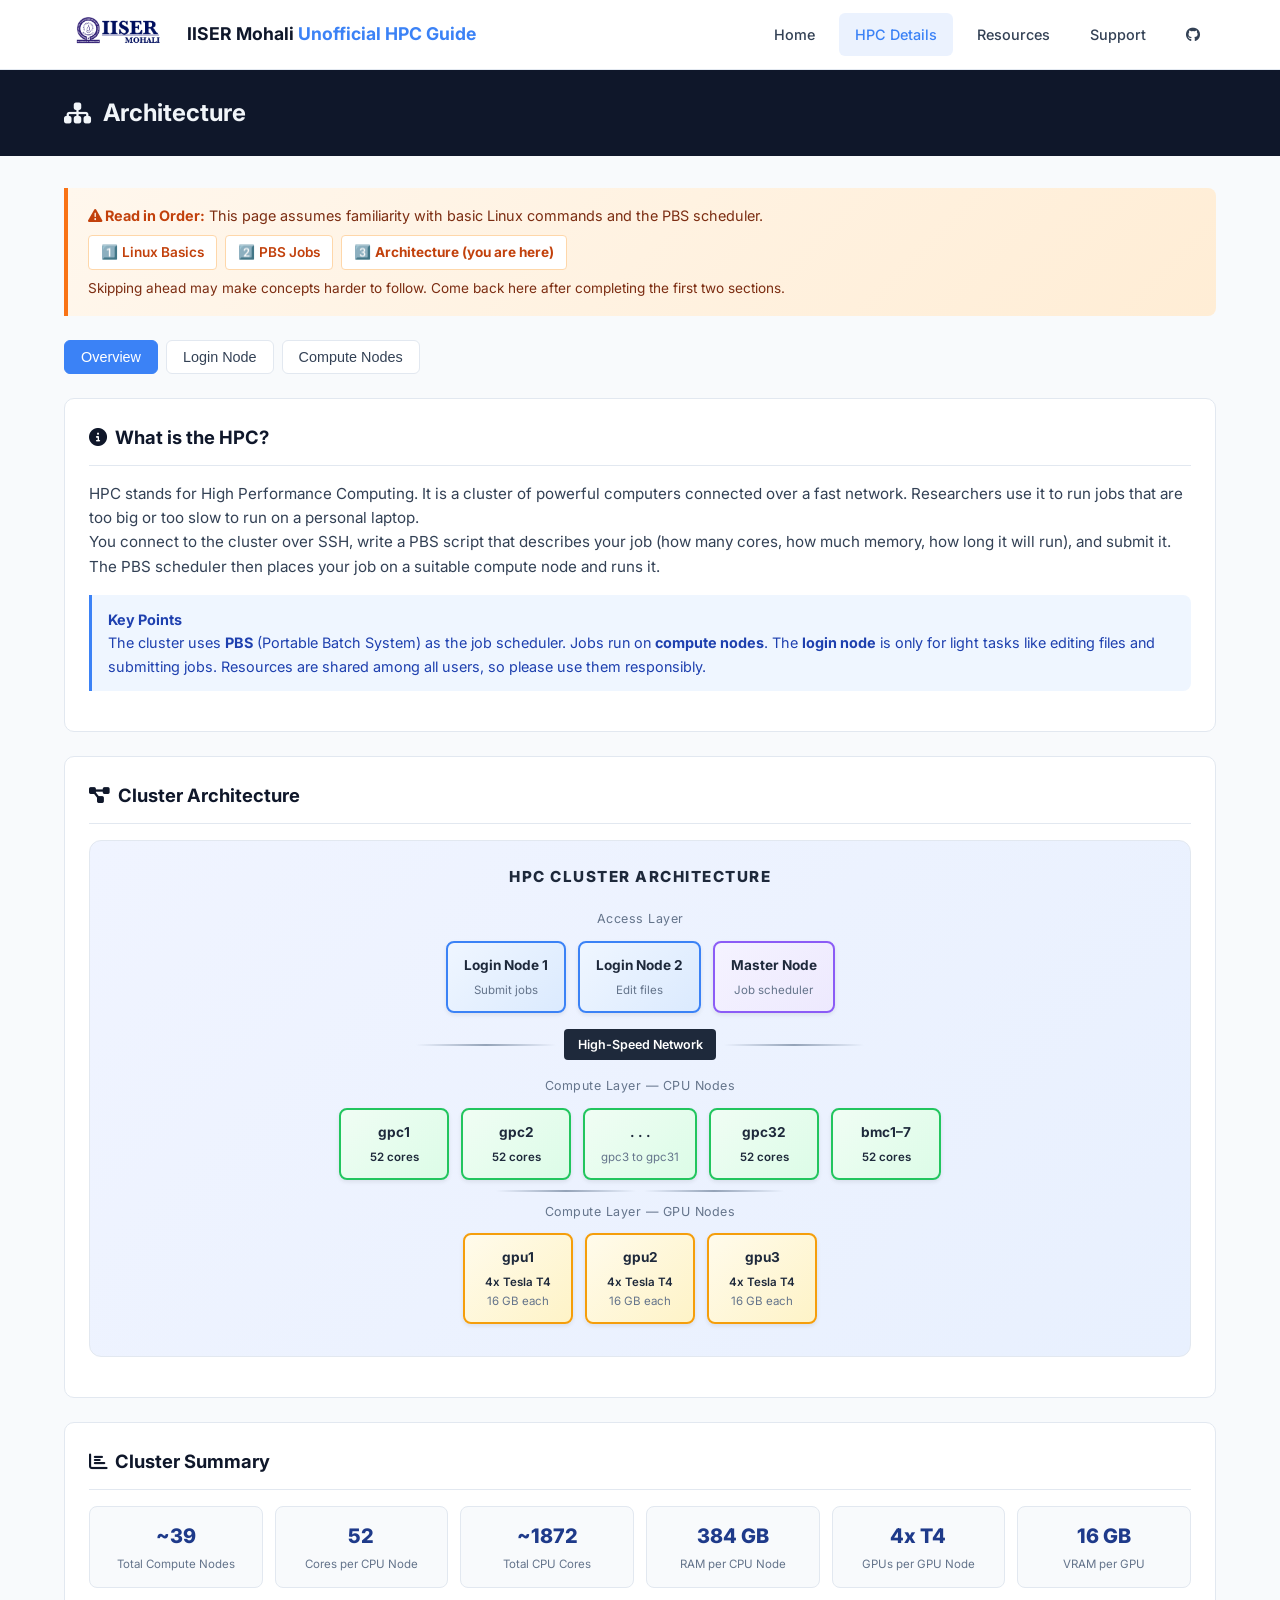
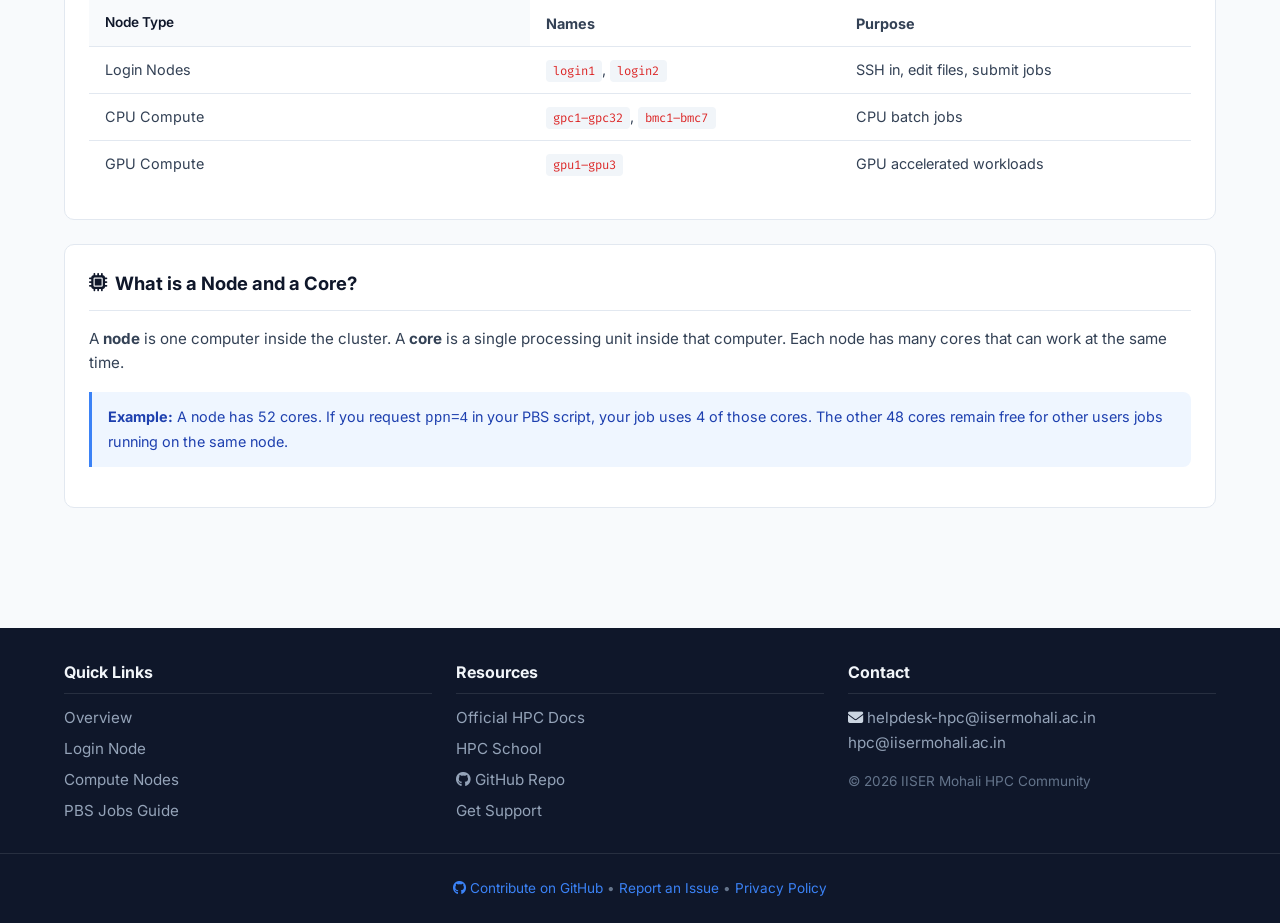
==== commit 21b90f23: "Update architecture.html" ====
--- a/architecture.html
+++ b/architecture.html
@@ -3,7 +3,7 @@
 <head>
   <meta charset="UTF-8" />
   <meta name="viewport" content="width=device-width, initial-scale=1.0"/>
-  <title>Architecture | IISER Mohali HPC</title>
+  <title>Architecture | IISER Mohali Unofficial HPC Guide</title>
   
   <!-- Fonts & Icons -->
   <link rel="preconnect" href="https://fonts.googleapis.com"/>
@@ -169,6 +169,33 @@
     .arch-section { display: none; }
     .arch-section.active { display: block; animation: fadeIn 0.2s ease; }
     @keyframes fadeIn { from { opacity: 0; transform: translateY(4px); } to { opacity: 1; transform: translateY(0); } }
+    
+    /* Prerequisite banner */
+    .prereq-banner {
+      background: linear-gradient(135deg, #fff7ed, #ffedd5);
+      border-left: 4px solid #f97316;
+      border-radius: 0 8px 8px 0;
+      padding: 1rem 1.25rem;
+      margin: 1rem 0 1.5rem;
+      font-size: 0.9rem;
+      color: #7c2d12;
+    }
+    .prereq-banner strong { color: #c2410c; }
+    .prereq-banner a { color: #c2410c; font-weight: 600; text-decoration: none; }
+    .prereq-banner a:hover { text-decoration: underline; }
+    .prereq-steps {
+      display: flex;
+      gap: 0.5rem;
+      margin-top: 0.5rem;
+      flex-wrap: wrap;
+    }
+    .prereq-step {
+      background: #fff;
+      padding: 0.35rem 0.75rem;
+      border-radius: 4px;
+      font-size: 0.85rem;
+      border: 1px solid #fed7aa;
+    }
   </style>
 </head>
 <body>
@@ -177,8 +204,8 @@
 <header class="header">
   <div class="header-container">
     <div class="logo-area">
-      <i class="fa-solid fa-microchip" style="font-size:1.5rem;color:var(--accent)"></i>
-      <div class="site-title">HPC <span>Guide</span></div>
+      <img src="assets/logo.png" alt="IISER Mohali Logo" style="height:40px"/>
+      <div class="site-title">IISER Mohali <span>Unofficial HPC Guide</span></div>
     </div>
     
     <!-- Desktop Nav -->
@@ -195,8 +222,11 @@
         </div>
       </div>
       
-      <a href="index.html#reference" class="nav-item">Quick Reference</a>
+      <a href="index.html#resources" class="nav-item">Resources</a>
       <a href="index.html#support" class="nav-item">Support</a>
+      <a href="https://github.com/sidhu2690/IISERM-HPC" target="_blank" class="nav-item" title="GitHub Repository">
+        <i class="fa-brands fa-github"></i>
+      </a>
     </nav>
     
     <!-- Mobile Toggle -->
@@ -209,7 +239,7 @@
 <!-- ===== Mobile Offcanvas Menu ===== -->
 <aside class="offcanvas" id="offcanvasMenu">
   <div class="offcanvas-header">
-    <div class="site-title">HPC <span>Guide</span></div>
+    <div class="site-title">IISER Mohali <span>Unofficial HPC Guide</span></div>
     <button class="offcanvas-close" id="offcanvasClose">
       <i class="fa-solid fa-xmark"></i>
     </button>
@@ -225,8 +255,9 @@
       <a href="gpu.html">GPU & Nohup</a>
     </div>
     
-    <a href="index.html#reference">Quick Reference</a>
+    <a href="index.html#resources">Resources</a>
     <a href="index.html#support">Support</a>
+    <a href="https://github.com/sidhu2690/IISERM-HPC" target="_blank"><i class="fa-brands fa-github"></i> GitHub Repo</a>
     <a href="https://www.iisermohali.ac.in" target="_blank">IISER Mohali</a>
   </nav>
 </aside>
@@ -240,6 +271,20 @@
 
 <!-- ===== Main Content ===== -->
 <div class="content-container">
+
+  <!-- ⚠️ Prerequisite Warning Banner -->
+  <div class="prereq-banner">
+    <strong><i class="fa-solid fa-triangle-exclamation"></i> Read in Order:</strong> 
+    This page assumes familiarity with basic Linux commands and the PBS scheduler.
+    <div class="prereq-steps">
+      <span class="prereq-step">1️⃣ <a href="linux.html">Linux Basics</a></span>
+      <span class="prereq-step">2️⃣ <a href="pbs.html">PBS Jobs</a></span>
+      <span class="prereq-step">3️⃣ <strong>Architecture (you are here)</strong></span>
+    </div>
+    <p style="margin:0.5rem 0 0; font-size:0.85rem">
+      Skipping ahead may make concepts harder to follow. Come back here after completing the first two sections.
+    </p>
+  </div>
 
   <!-- Sub-navigation Tabs -->
   <div class="arch-subnav">
@@ -551,26 +596,28 @@
       </ul>
     </div>
     <div class="footer-card">
-      <h3>Related Pages</h3>
+      <h3>Resources</h3>
       <ul>
-        <li><a href="linux.html">Linux Basics</a></li>
-        <li><a href="gpu.html">GPU & Nohup</a></li>
-        <li><a href="index.html#reference">Command Reference</a></li>
+        <li><a href="http://172.16.2.200/h/index.html" target="_blank">Official HPC Docs</a></li>
+        <li><a href="https://dsjena.github.io/HPCSchool/" target="_blank">HPC School</a></li>
+        <li><a href="https://github.com/sidhu2690/IISERM-HPC" target="_blank"><i class="fa-brands fa-github"></i> GitHub Repo</a></li>
         <li><a href="index.html#support">Get Support</a></li>
       </ul>
     </div>
     <div class="footer-card">
       <h3>Contact</h3>
       <p>
-        <i class="fa-solid fa-envelope"></i> <a href="mailto:hpc-support@iisermohali.ac.in">hpc-support@iisermohali.ac.in</a><br>
-        <i class="fa-solid fa-clock"></i> Mon–Fri, 10:00–16:00 IST
+        <i class="fa-solid fa-envelope"></i> 
+        <a href="mailto:helpdesk-hpc@iisermohali.ac.in">helpdesk-hpc@iisermohali.ac.in</a><br>
+        <a href="mailto:hpc@iisermohali.ac.in">hpc@iisermohali.ac.in</a>
       </p>
       <p style="margin-top:1rem; font-size:0.85rem; color:#64748b">
-        © 2026 IISER Mohali HPC Team
+        © 2026 IISER Mohali HPC Community
       </p>
     </div>
   </div>
   <div class="footer-bottom">
+    <a href="https://github.com/sidhu2690/IISERM-HPC" target="_blank"><i class="fa-brands fa-github"></i> Contribute on GitHub</a> • 
     <a href="#">Report an Issue</a> • <a href="#">Privacy Policy</a>
   </div>
 </footer>
@@ -617,4 +664,4 @@
 </script>
 
 </body>
-</html>+</html>
